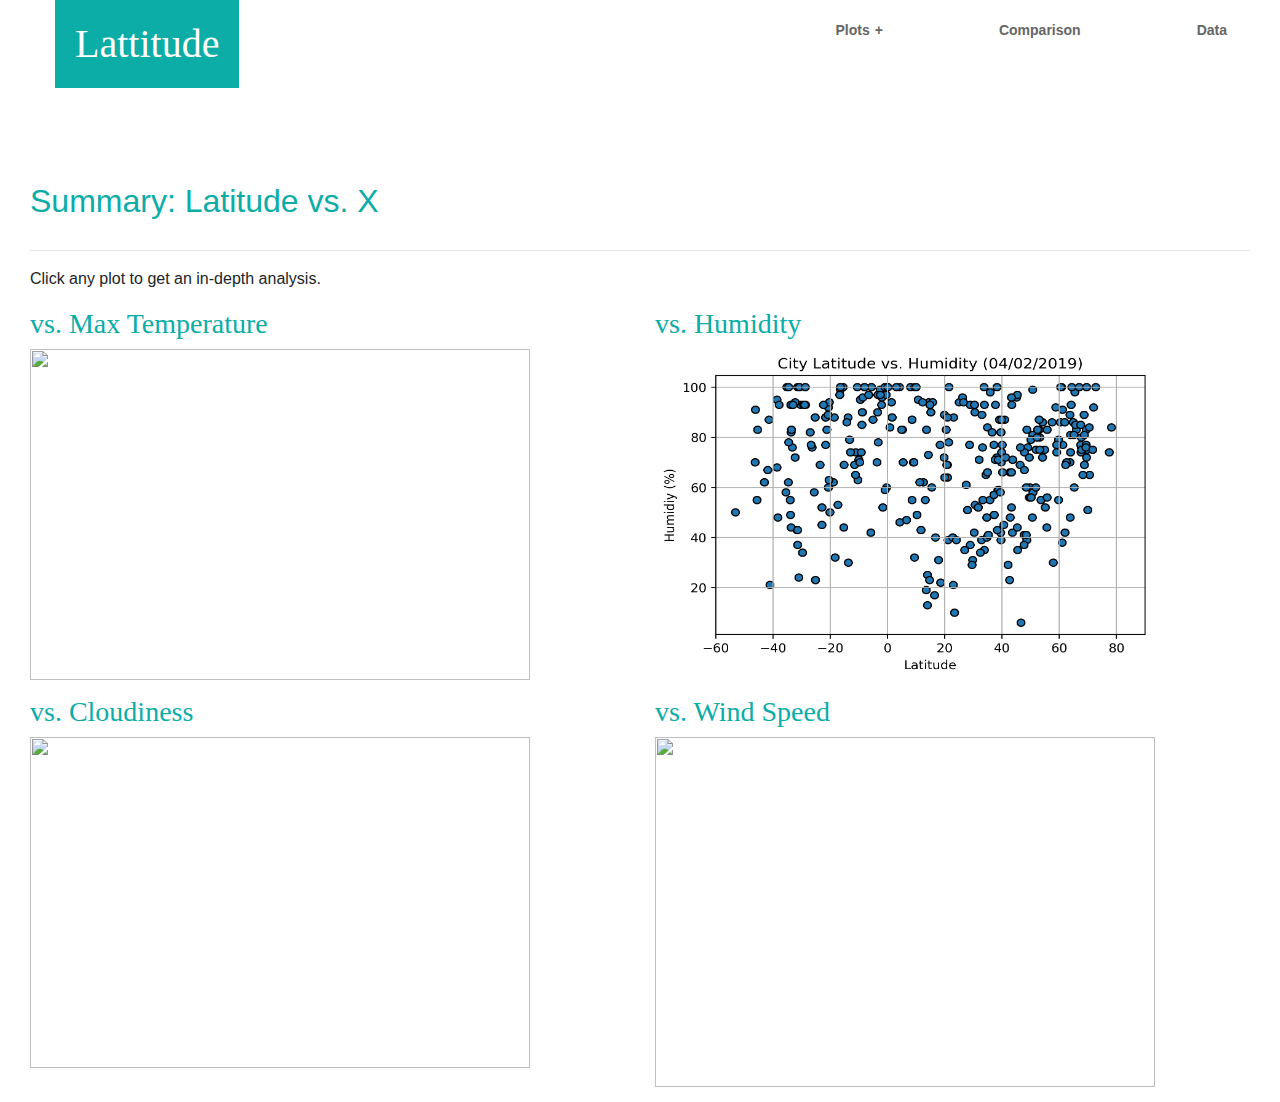
==== docs/comparison.html @ 66f4b069 "Add files via upload" ====
<!DOCTYPE html>
<html>
<head>
        <title> Latitude Analysis Dashboard with Attitude </title>
        <meta charset="utf-8">
        <meta name="viewport" content="width=device-width, initial-scale=1">
        <link rel="stylesheet" href="https://maxcdn.bootstrapcdn.com/bootstrap/4.3.1/css/bootstrap.min.css">
        <script src="https://ajax.googleapis.com/ajax/libs/jquery/3.4.0/jquery.min.js"></script>
        <script src="https://cdnjs.cloudflare.com/ajax/libs/popper.js/1.14.7/umd/popper.min.js"></script>
        <script src="https://maxcdn.bootstrapcdn.com/bootstrap/4.3.1/js/bootstrap.min.js"></script>
        <link rel="stylesheet" type="text/css" media="screen" href="fluid.css">
</head>
<style>
    h1 {
      font-family: "Georgia", "Times New Roman", Times, serif;
    }
    span {background-color: #0bada6;
      padding: 20px;
    }
    h3 {
      font-family: "Georgia", "Times New Roman", Times, serif;
    }
</style>
<body>
  <div class="container-fluid"><!--container-->
    <div class="d-flex mb-3">
        <nav>
            <ul class="logo"> 
              <li><a href="index.html"><h1 class="logo"><span>Lattitude</span></h1></a></li>
             </ul> 
          </nav>
        <div class="mr-auto p-2"></div>
        <div class="p-2">
            <div class="col-sm-2" style="background-color:white;">
                <nav class="menu">
                  <ul>
                    <li class="sub-menu"><a href="#">Plots</a>
                      <ul>
                          <li><a href="maxtemp.html">Max Temperature</a></li>      
                          <li><a href="humidity.html">Humidity</a></li>    
                          <li><a href="cloudiness.html">Cloudiness</a></li>    
                          <li><a href="windspeed.html">Wind Speed</a></li>
                      </ul>
                  </nav>
                </div></div>
        <div class="p-2">
            <div class="col-sm-3" style="background-color:white;">
                <nav class="menu">
                  <ul>
                    <li class=><a href="comparison.html">Comparison</a></li>
                  </ul>
                </nav>
            </div>
          </div>
        <div class="p-2">
            <div class="col-sm-1" style="background-color:white;">
              <nav class="menu">
              <ul>
                <li class=><a href="data.html">Data</a></li>
              </ul>
            </nav>
          </div>
      </div>
      


 
      </div>
 <!--************************************************ Summary *************************************************************--> 
      <br>
     
      <div class="container-fluid" id="Comparison"> <div class="row">
            <div class="col-sm-12 col-md-12" style="background-color:white;"><!--column 1-->
    
    
          <h2 style="color: #0bada6" >Summary: Latitude vs. X</h2>
          <hr>
          <p>Click any plot to get an in-depth analysis.</p>
  
          <div class="row" id="comparison-first-row">
                <div class="col-sm-12 col-md-6">

                  <h3 style="color: #0bada6">  vs. Max Temperature</h3>
                  <a href="maxtemp.html"> <img style="float: left; margin: 0px 15px 15px 0px;" src = "../betadashboard/images/latvtempapism.jpg" width="500" height="331"></a>
                </div>
                <div class="col-sm-12 col-md-6">
                        <h3 style="color: #0bada6">vs. Humidity</h3>
                  <a href="humidity.html"></a>
                  <img style="float: left; margin: 0px 15px 15px 0px;" src="images/latvhumapism.jpg" width="500" height="331"></a>
                </div>
          </div>

                <div class="row" id="comparison-second-row">
                        <div class="col-sm-12 col-md-6"> 
                                <h3 style="color: #0bada6"> vs. Cloudiness</h3>
                          <a href="cloudiness.html"> <img style="float: left; margin: 0px 15px 15px 0px;" src = "../betadashboard/images/latvnocloudspism.jpg" width="500" height="331"></a>
                        </div>
                        <div class="col-sm-12 col-md-6"> 
                                <h3 style="color: #0bada6"> vs. Wind Speed</h3>
                            <a href="windspeed.html"> <img style="float: left; margin: 0px 15px 15px 0px;" src = "../betadashboard/images/latvwindspeedapism.jpg" width="500" height="350"></a>  
                        </div>
                      </div>

      
</body>
</html>
---- docs/fluid.css ----
@font-face {
  font-family: 'MyWebFont';
  src: url('webfont.eot'); /* IE9 Compat Modes */
  src: url('webfont.eot?#iefix') format('embedded-opentype'), /* IE6-IE8 */
       url('webfont.woff2') format('woff2'), /* Super Modern Browsers */
       url('webfont.woff') format('woff'), /* Pretty Modern Browsers */
       url('webfont.ttf')  format('truetype'), /* Safari, Android, iOS */
       url('webfont.svg#svgFontName') format('svg'); /* Legacy iOS */
}

.h1 {
  font-family: "Georgia", "Times New Roman", Times, serif;
}
.logo {
  display:flex;
  color: white;
  text-decoration: none;
  list-style: none;
  flex-wrap: wrap;
}
.logo {
  display:flex;
  list-style: none;
  text-align: center;
}

.menu ul {
  display:flex;
  list-style: none;
  text-align: center;
  font-family: Arial, "Helvetica Neue", Helvetica, sans-serif;
  font-size: 14px;
  font-style: normal;
  font-variant: normal;
  line-height: 15px; 
  flex-wrap: wrap;
}


.menu ul li > ul {
  display: none;
  flex-direction: column;
}

.menu ul li:hover > ul {
  display: flex;
}

.menu a {
  display: block;
  background: white;
  padding: 15px;
  color: #666666;
  text-decoration: none;
  text-align: center;
  font-size: 14px;
  font-style: normal;
  font-variant: normal;
  font-weight: bold;
  line-height: 15px; 
}  
.menu a:hover {
  background: #ededed;
  color: #666666;
}
.menu .sub-menu li > a {
  background: white;
  color: black;
}
.menu .sub-menu > a:after {
  content: "+";
  padding-left: 5px;
}


.h2 {
color: #0bada6;
}

.description {
font-family: Georgia, Times, "Times New Roman", serif;
font-size: 18px;
font-style: normal;
font-variant: normal;
font-weight: normal;
line-height: 2;
}

.img {
  display: block;
  margin-left: auto;
  margin-right: auto;
  border:none;
  padding: 5px;}

  .image-left     {text-align: left;}
  .image-right    {text-align: right;}


  .img-thumbnail {
    border: 0;
    border-radius: 0;
    padding: 5px;
    width: 150px;
    margin: 15px;
  }
  
  .img:hover {
    box-shadow: 0 0 2px 1px rgba(0, 140, 186, 0.5);
  }
#col-one {
  width:90%
}

#col-two {
margin-left:25px;
width:85%
}
.col-md-12 h2{
  margin-top: 30px;
  margin-bottom: 30px;
  }

#comparison {
  margin-top: 10px;
  text-align: center;
  margin-bottom: 30px;
  }
.comparison h3{
    font-weight: bold;
    font-size: 125%;
    color: #0bada6;
    font-family: Georgia, Times, 'Times New Roman', serif;
    margin-top: 70px;
    margin-right: 35px;
}

.footer {
  color: white; 
  font-family: Arial, "Helvetica Neue", Helvetica, sans-serif;
  font-size: 12px;
  font-style: normal;
  Font-variant: normal;
  font-weight: 400; 
  line-height: 17px;

  list-style-type: none;
  text-align: center;
}
  
@media screen and (max-width: 600px) {
  ul.topnav li.right, 
  ul.topnav li {float: none;}
}
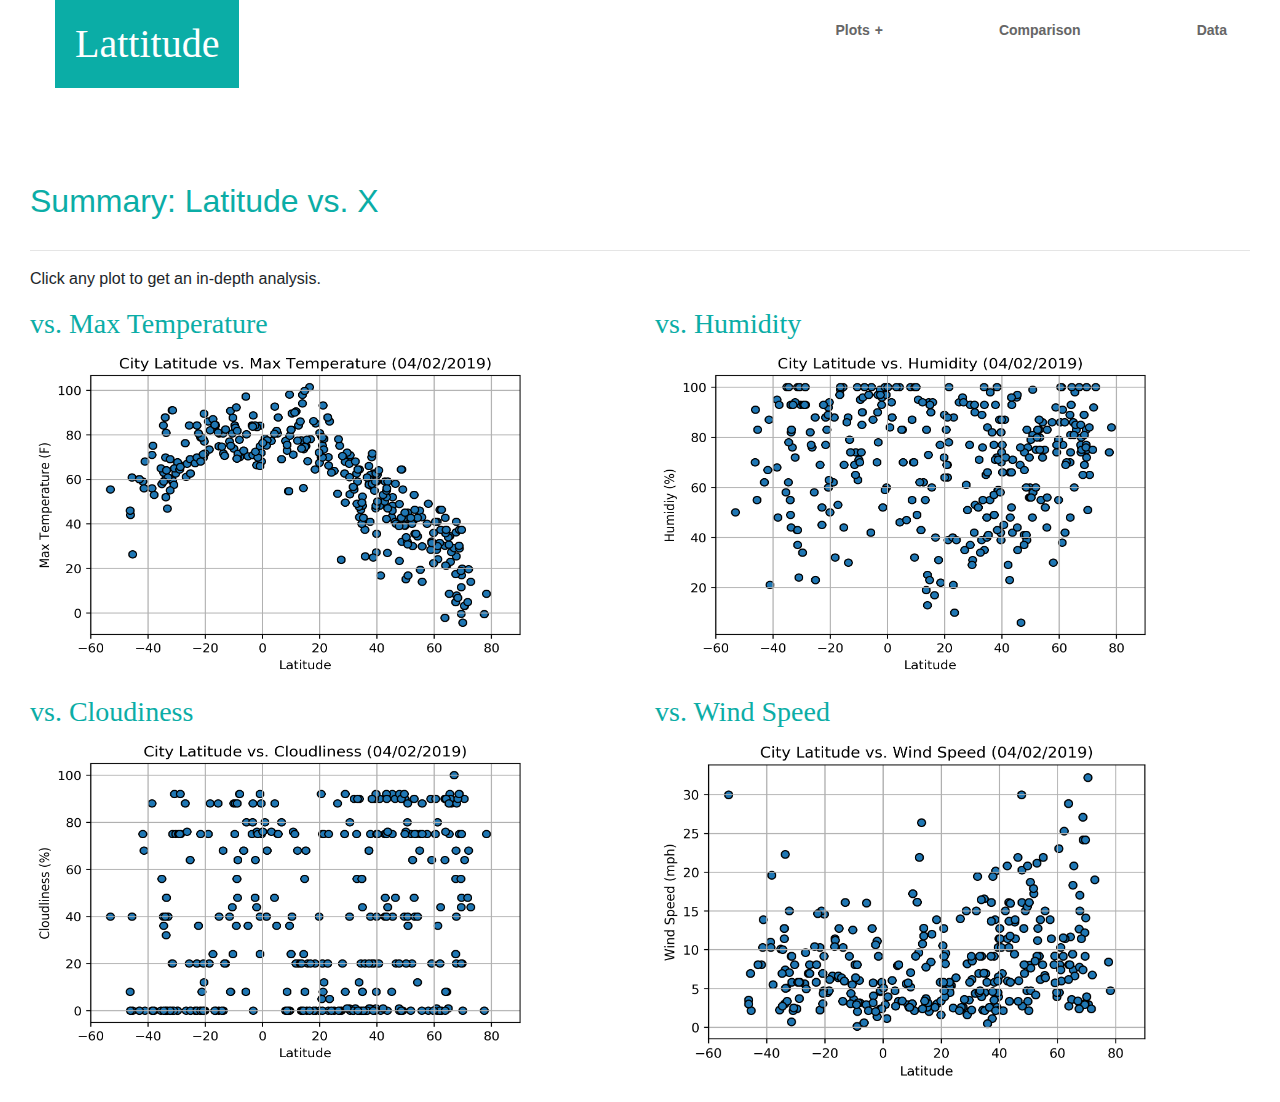
==== commit 25dab814: "fixed relative link for images" ====
--- a/docs/comparison.html
+++ b/docs/comparison.html
@@ -81,7 +81,7 @@
                 <div class="col-sm-12 col-md-6">
 
                   <h3 style="color: #0bada6">  vs. Max Temperature</h3>
-                  <a href="maxtemp.html"> <img style="float: left; margin: 0px 15px 15px 0px;" src = "../betadashboard/images/latvtempapism.jpg" width="500" height="331"></a>
+                  <a href="maxtemp.html"> <img style="float: left; margin: 0px 15px 15px 0px;" src = "images/latvtempapism.jpg" width="500" height="331"></a>
                 </div>
                 <div class="col-sm-12 col-md-6">
                         <h3 style="color: #0bada6">vs. Humidity</h3>
@@ -93,14 +93,14 @@
                 <div class="row" id="comparison-second-row">
                         <div class="col-sm-12 col-md-6"> 
                                 <h3 style="color: #0bada6"> vs. Cloudiness</h3>
-                          <a href="cloudiness.html"> <img style="float: left; margin: 0px 15px 15px 0px;" src = "../betadashboard/images/latvnocloudspism.jpg" width="500" height="331"></a>
+                          <a href="cloudiness.html"> <img style="float: left; margin: 0px 15px 15px 0px;" src = "images/latvnocloudspism.jpg" width="500" height="331"></a>
                         </div>
                         <div class="col-sm-12 col-md-6"> 
                                 <h3 style="color: #0bada6"> vs. Wind Speed</h3>
-                            <a href="windspeed.html"> <img style="float: left; margin: 0px 15px 15px 0px;" src = "../betadashboard/images/latvwindspeedapism.jpg" width="500" height="350"></a>  
+                            <a href="windspeed.html"> <img style="float: left; margin: 0px 15px 15px 0px;" src = "images/latvwindspeedapism.jpg" width="500" height="350"></a>  
                         </div>
                       </div>
 
       
 </body>
-</html>+</html>
